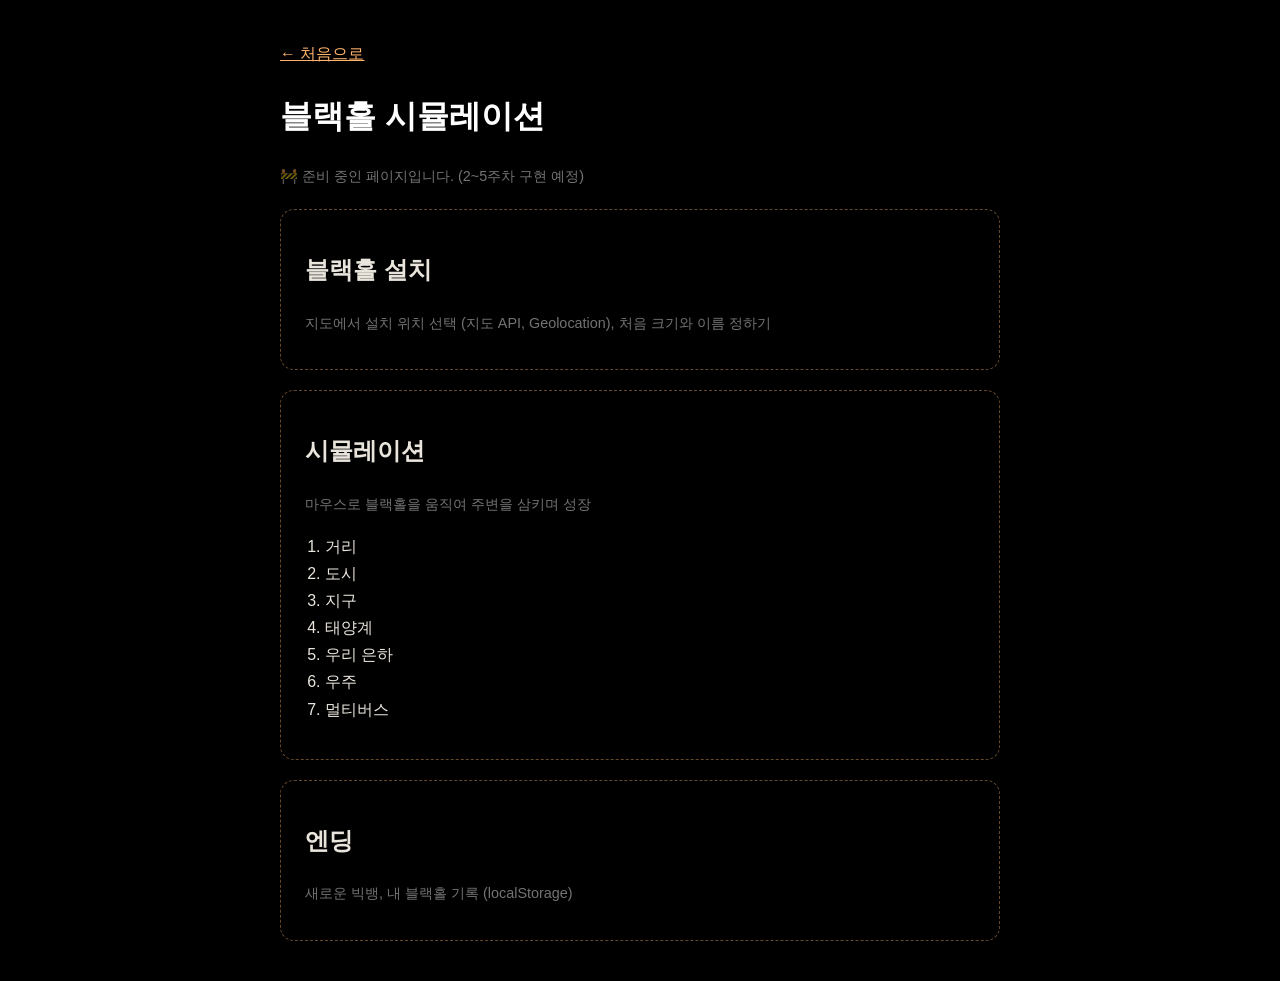
==== simulation.html @ b230832a "about과 simulation 기본틀" ====
<!DOCTYPE html>
<html lang="ko">
<head>
  <meta charset="UTF-8">
  <meta name="viewport" content="width=device-width, initial-scale=1.0">
  <title>블랙홀 시뮬레이션 | 블랙홀 시뮬레이터</title>
  <style>
    body {
      margin: 0;
      padding: 40px 16px;
      background: #000;
      color: #e9e4dc;
      font-family: "Noto Sans KR", sans-serif;
      line-height: 1.7;
    }
    main { max-width: 720px; margin: 0 auto; }
    a { color: #ffb36b; }
    h1 { color: #fff; }
    section {
      margin-top: 20px;
      padding: 20px 24px;
      border: 1px dashed rgba(255, 180, 110, 0.4);
      border-radius: 14px;
    }
    .todo { color: rgba(255, 255, 255, 0.45); font-size: 0.9rem; }
    ol { padding-left: 20px; }
  </style>
</head>
<body>
  <main>
    <a href="index.html">← 처음으로</a>
    <h1>블랙홀 시뮬레이션</h1>
    <p class="todo">🚧 준비 중인 페이지입니다. (2~5주차 구현 예정)</p>

    <!-- 페이지 구성 (예정) -->
    <section>
      <h2>블랙홀 설치</h2>
      <p class="todo">지도에서 설치 위치 선택 (지도 API, Geolocation), 처음 크기와 이름 정하기</p>
    </section>

    <section>
      <h2>시뮬레이션</h2>
      <p class="todo">마우스로 블랙홀을 움직여 주변을 삼키며 성장</p>
      <ol>
        <li>거리</li>
        <li>도시</li>
        <li>지구</li>
        <li>태양계</li>
        <li>우리 은하</li>
        <li>우주</li>
        <li>멀티버스</li>
      </ol>
    </section>

    <section>
      <h2>엔딩</h2>
      <p class="todo">새로운 빅뱅, 내 블랙홀 기록 (localStorage)</p>
    </section>
  </main>
</body>
</html>
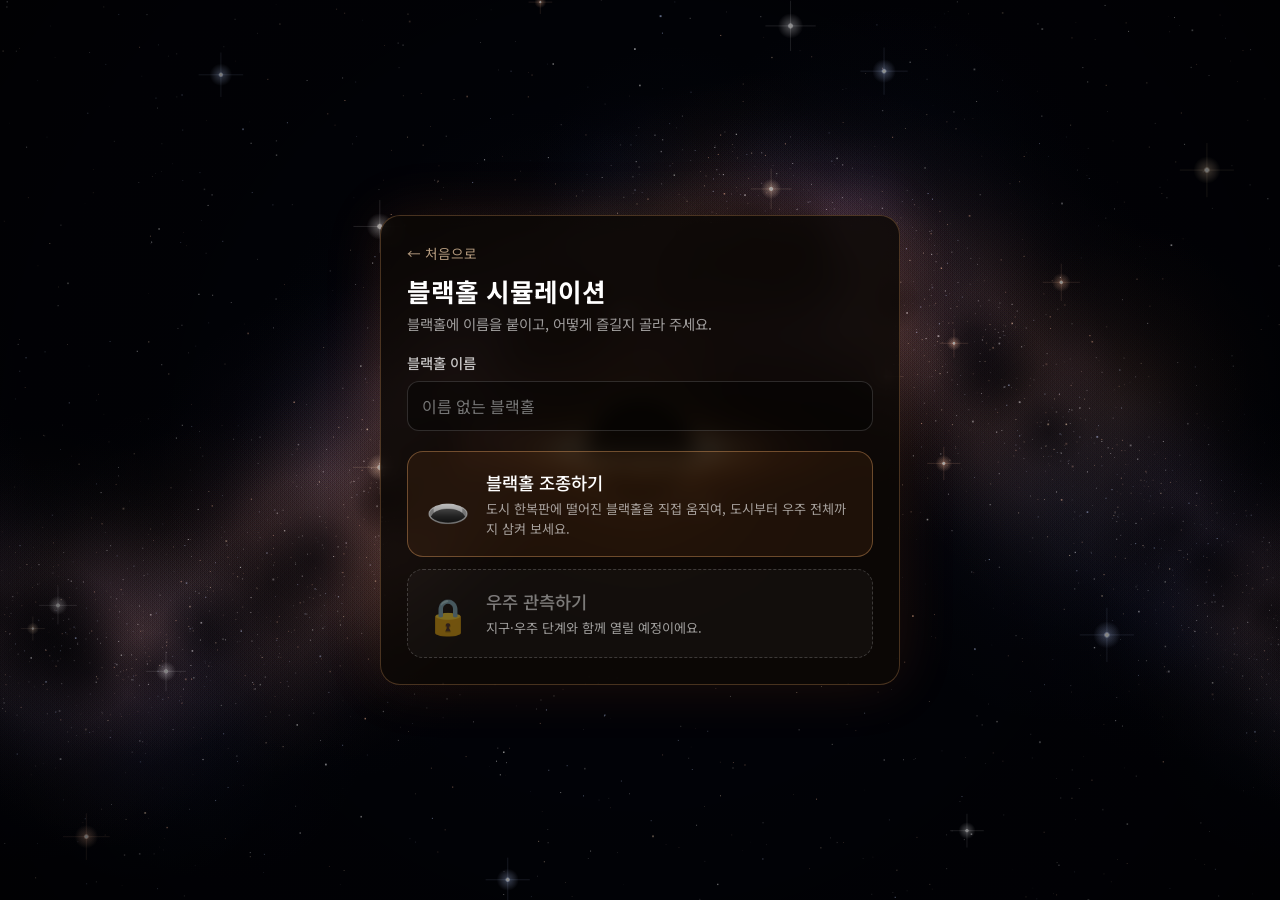
==== commit d336d185: "설명페이지, 실행 화면 일부 구현" ====
--- a/simulation.html
+++ b/simulation.html
@@ -4,58 +4,104 @@
   <meta charset="UTF-8">
   <meta name="viewport" content="width=device-width, initial-scale=1.0">
   <title>블랙홀 시뮬레이션 | 블랙홀 시뮬레이터</title>
-  <style>
-    body {
-      margin: 0;
-      padding: 40px 16px;
-      background: #000;
-      color: #e9e4dc;
-      font-family: "Noto Sans KR", sans-serif;
-      line-height: 1.7;
-    }
-    main { max-width: 720px; margin: 0 auto; }
-    a { color: #ffb36b; }
-    h1 { color: #fff; }
-    section {
-      margin-top: 20px;
-      padding: 20px 24px;
-      border: 1px dashed rgba(255, 180, 110, 0.4);
-      border-radius: 14px;
-    }
-    .todo { color: rgba(255, 255, 255, 0.45); font-size: 0.9rem; }
-    ol { padding-left: 20px; }
-  </style>
+
+  <link rel="preconnect" href="https://fonts.googleapis.com">
+  <link rel="preconnect" href="https://fonts.gstatic.com" crossorigin>
+  <link href="https://fonts.googleapis.com/css2?family=Orbitron:wght@500;700&family=Noto+Sans+KR:wght@300;400;500;700&display=swap" rel="stylesheet">
+
+  <link rel="stylesheet" href="css/simulation.css">
 </head>
 <body>
-  <main>
-    <a href="index.html">← 처음으로</a>
-    <h1>블랙홀 시뮬레이션</h1>
-    <p class="todo">🚧 준비 중인 페이지입니다. (2~5주차 구현 예정)</p>
+  <!-- 시뮬레이션 화면 전체 (js/simulation.js) -->
+  <canvas id="sim"></canvas>
 
-    <!-- 페이지 구성 (예정) -->
-    <section>
-      <h2>블랙홀 설치</h2>
-      <p class="todo">지도에서 설치 위치 선택 (지도 API, Geolocation), 처음 크기와 이름 정하기</p>
-    </section>
+  <!-- ===== 1. 시작 패널: 어떻게 즐길지 고른다 ===== -->
+  <section id="setup" class="setup">
+    <div class="setup-card">
+      <a href="index.html" class="back">← 처음으로</a>
+      <h1>블랙홀 시뮬레이션</h1>
+      <p class="desc">블랙홀에 이름을 붙이고, 어떻게 즐길지 골라 주세요.</p>
 
-    <section>
-      <h2>시뮬레이션</h2>
-      <p class="todo">마우스로 블랙홀을 움직여 주변을 삼키며 성장</p>
-      <ol>
-        <li>거리</li>
-        <li>도시</li>
-        <li>지구</li>
-        <li>태양계</li>
-        <li>우리 은하</li>
-        <li>우주</li>
-        <li>멀티버스</li>
-      </ol>
-    </section>
+      <h2 class="label">블랙홀 이름</h2>
+      <input id="nameInput" class="name-input" type="text" maxlength="20" placeholder="이름 없는 블랙홀">
 
-    <section>
-      <h2>엔딩</h2>
-      <p class="todo">새로운 빅뱅, 내 블랙홀 기록 (localStorage)</p>
-    </section>
-  </main>
+      <div class="mode-options">
+        <button id="playBtn" class="mode-card" type="button">
+          <i>🕳️</i>
+          <span>
+            <b>블랙홀 조종하기</b>
+            <small>도시 한복판에 떨어진 블랙홀을 직접 움직여, 도시부터 우주 전체까지 삼켜 보세요.</small>
+          </span>
+        </button>
+        <!-- 지구·우주 단계와 함께 열릴 예정 -->
+        <button class="mode-card locked" type="button" disabled>
+          <i>🔒</i>
+          <span>
+            <b>우주 관측하기</b>
+            <small>지구·우주 단계와 함께 열릴 예정이에요.</small>
+          </span>
+        </button>
+      </div>
+    </div>
+  </section>
+
+  <!-- ===== 2. 시뮬레이션 계기판 ===== -->
+  <div id="hud" class="hud hidden">
+    <div class="panel hud-info">
+      <div class="hud-name" id="hudName"></div>
+      <div class="hud-place" id="hudPlace"></div>
+      <div class="hud-stage" id="hudStage"></div>
+      <div class="progress"><div id="progressBar"></div></div>
+    </div>
+
+    <div class="panel hud-size">
+      <div class="hud-label">블랙홀 크기</div>
+      <div class="hud-big" id="hudSize">-</div>
+      <div class="hud-label">경과 시간</div>
+      <div class="hud-time" id="hudTime">00:00</div>
+    </div>
+
+    <div class="panel hud-eaten">
+      <div class="hud-label">삼킨 것</div>
+      <ul id="eatenList"></ul>
+    </div>
+
+    <div class="hud-controls">
+      <button id="pauseBtn" type="button" title="일시정지 (스페이스바)">⏸</button>
+      <button id="speedBtn" type="button" title="속도">×1</button>
+      <button id="soundBtn" type="button" title="소리">🔊</button>
+      <a href="index.html" title="처음으로">🏠</a>
+    </div>
+
+    <p class="hint" id="hint"></p>
+  </div>
+
+  <!-- 해설 문구, 단계 제목 -->
+  <div id="narration" class="narration"></div>
+  <div id="stageTitle" class="stage-title">
+    <small id="stageTitleSmall"></small>
+    <strong id="stageTitleBig"></strong>
+  </div>
+
+  <!-- ===== 3. 엔딩 ===== -->
+  <section id="ending" class="ending hidden">
+    <div class="ending-card">
+      <p class="ending-small">도시를 모두 삼켰습니다</p>
+      <h1>TO BE CONTINUED</h1>
+      <p class="ending-next">다음 이야기: 지구, 그리고 태양계 (준비 중)</p>
+      <p class="ending-result" id="endingResult"></p>
+
+      <h2>내 블랙홀 기록</h2>
+      <ol id="recordList" class="record-list"></ol>
+
+      <div class="ending-buttons">
+        <button id="restartBtn" type="button" class="install-btn">다시 하기</button>
+        <a href="index.html" class="ghost-btn">처음으로</a>
+      </div>
+    </div>
+  </section>
+
+  <script src="js/simulation.js"></script>
+  <script src="js/citysim.js"></script>
 </body>
 </html>
--- a/css/simulation.css
+++ b/css/simulation.css
@@ -0,0 +1,397 @@
+/* ===== 기본 설정 ===== */
+* {
+  margin: 0;
+  padding: 0;
+  box-sizing: border-box;
+}
+
+body {
+  background: #000;
+  color: #f0e8de;
+  font-family: "Noto Sans KR", sans-serif;
+  overflow: hidden;
+  height: 100vh;
+}
+
+#sim {
+  position: fixed;
+  inset: 0;
+  display: block;
+  touch-action: none;   /* 손가락으로 블랙홀을 움직일 때 화면이 스크롤되지 않게 */
+  cursor: crosshair;
+}
+
+.hidden { display: none !important; }
+
+button { font-family: inherit; }
+
+/* ===== 시작 패널 ===== */
+.setup {
+  position: fixed;
+  inset: 0;
+  z-index: 20;
+  display: flex;
+  justify-content: center;
+  align-items: center;
+  padding: 16px;
+  background: rgba(0, 0, 0, 0.35);
+  transition: opacity 0.8s ease;
+}
+
+.setup.fade-out { opacity: 0; pointer-events: none; }
+
+.setup-card {
+  width: 100%;
+  max-width: 520px;
+  max-height: calc(100vh - 32px);
+  overflow-y: auto;
+  padding: 24px 26px 26px;
+  background: rgba(14, 9, 5, 0.82);
+  border: 1px solid rgba(255, 180, 110, 0.25);
+  border-radius: 20px;
+  backdrop-filter: blur(10px);
+  box-shadow: 0 0 60px rgba(255, 120, 40, 0.12);
+}
+
+.back {
+  color: rgba(255, 220, 180, 0.7);
+  text-decoration: none;
+  font-size: 0.85rem;
+}
+
+.back:hover { color: #fff; }
+
+.setup-card h1 {
+  margin-top: 8px;
+  font-size: 1.6rem;
+  color: #fff;
+}
+
+.desc {
+  margin-top: 4px;
+  font-size: 0.9rem;
+  color: rgba(255, 255, 255, 0.6);
+}
+
+.label {
+  margin-top: 18px;
+  font-size: 0.9rem;
+  font-weight: 500;
+  color: rgba(255, 255, 255, 0.75);
+}
+
+/* 즐기는 방식 고르기 */
+.mode-options {
+  margin-top: 20px;
+  display: grid;
+  gap: 12px;
+}
+
+.mode-card {
+  display: flex;
+  align-items: center;
+  gap: 16px;
+  width: 100%;
+  padding: 18px;
+  border: 1px solid rgba(255, 180, 110, 0.35);
+  border-radius: 16px;
+  background: rgba(255, 140, 50, 0.08);
+  color: #fff;
+  text-align: left;
+  cursor: pointer;
+  transition: all 0.3s;
+}
+
+.mode-card i { font-style: normal; font-size: 2.2rem; }
+.mode-card span { display: flex; flex-direction: column; gap: 4px; }
+.mode-card b { font-size: 1.1rem; font-weight: 500; }
+.mode-card small { font-size: 0.82rem; line-height: 1.5; color: rgba(255, 255, 255, 0.6); }
+
+.mode-card:hover:not(:disabled) {
+  border-color: #ff9a4a;
+  background: rgba(255, 140, 50, 0.2);
+  box-shadow: 0 0 24px rgba(255, 130, 50, 0.35);
+  transform: translateY(-1px);
+}
+
+/* 아직 잠긴 방식 */
+.mode-card.locked {
+  border-style: dashed;
+  border-color: rgba(255, 255, 255, 0.18);
+  background: rgba(255, 255, 255, 0.03);
+  color: rgba(255, 255, 255, 0.45);
+  cursor: not-allowed;
+}
+
+.name-input {
+  width: 100%;
+  margin-top: 8px;
+  padding: 12px 14px;
+  border: 1px solid rgba(255, 255, 255, 0.15);
+  border-radius: 12px;
+  background: rgba(0, 0, 0, 0.4);
+  color: #fff;
+  font-family: inherit;
+  font-size: 1rem;
+  outline: none;
+}
+
+.name-input:focus { border-color: #ff9a4a; }
+
+.install-btn {
+  width: 100%;
+  margin-top: 22px;
+  padding: 15px;
+  border: none;
+  border-radius: 999px;
+  background: linear-gradient(90deg, #ff8c28, #ff5a1e);
+  color: #fff;
+  font-size: 1.05rem;
+  font-weight: 500;
+  cursor: pointer;
+  transition: all 0.3s;
+}
+
+.install-btn:hover {
+  box-shadow: 0 0 30px rgba(255, 120, 40, 0.7);
+  transform: translateY(-1px);
+}
+
+/* ===== 계기판 ===== */
+.hud { position: fixed; inset: 0; z-index: 10; pointer-events: none; }
+
+.panel {
+  position: absolute;
+  padding: 12px 16px;
+  background: rgba(0, 0, 0, 0.45);
+  border: 1px solid rgba(255, 180, 110, 0.18);
+  border-radius: 14px;
+  backdrop-filter: blur(6px);
+  font-size: 0.85rem;
+}
+
+.hud-info { top: 16px; left: 16px; min-width: 210px; }
+.hud-size { top: 16px; right: 16px; text-align: right; min-width: 170px; }
+.hud-eaten { bottom: 16px; left: 16px; min-width: 200px; }
+
+.hud-name { font-size: 1.05rem; font-weight: 700; color: #fff; }
+.hud-place { color: rgba(255, 220, 180, 0.75); }
+.hud-stage { margin-top: 6px; font-family: "Orbitron", "Noto Sans KR", sans-serif; color: #ffb36b; font-size: 0.8rem; letter-spacing: 0.05em; }
+
+.progress {
+  margin-top: 6px;
+  height: 4px;
+  border-radius: 4px;
+  background: rgba(255, 255, 255, 0.1);
+  overflow: hidden;
+}
+
+#progressBar {
+  width: 0;
+  height: 100%;
+  background: linear-gradient(90deg, #ff8c28, #ffd08a);
+  transition: width 0.3s;
+}
+
+.hud-label { font-size: 0.72rem; color: rgba(255, 255, 255, 0.5); }
+.hud-big { font-family: "Orbitron", "Noto Sans KR", sans-serif; font-size: 1.25rem; color: #ffcf9a; margin-bottom: 4px; }
+.hud-time { font-family: "Orbitron", monospace; color: #fff; }
+
+#eatenList { list-style: none; margin-top: 4px; }
+#eatenList li { display: flex; justify-content: space-between; gap: 16px; line-height: 1.7; }
+#eatenList li b { font-weight: 500; color: #ffcf9a; }
+
+.hud-controls {
+  position: absolute;
+  right: 16px;
+  bottom: 16px;
+  display: flex;
+  gap: 8px;
+  pointer-events: auto;
+}
+
+.hud-controls button,
+.hud-controls a {
+  width: 46px;
+  height: 46px;
+  display: flex;
+  align-items: center;
+  justify-content: center;
+  border: 1px solid rgba(255, 180, 110, 0.3);
+  border-radius: 50%;
+  background: rgba(0, 0, 0, 0.5);
+  color: #ffe3c4;
+  font-size: 1rem;
+  text-decoration: none;
+  cursor: pointer;
+  transition: all 0.25s;
+}
+
+.hud-controls button:hover,
+.hud-controls a:hover {
+  background: rgba(255, 140, 50, 0.25);
+  box-shadow: 0 0 14px rgba(255, 140, 50, 0.4);
+}
+
+.hint {
+  position: absolute;
+  left: 50%;
+  bottom: 24px;
+  transform: translateX(-50%);
+  padding: 6px 14px;
+  border-radius: 999px;
+  background: rgba(0, 0, 0, 0.45);
+  font-size: 0.85rem;
+  color: rgba(255, 255, 255, 0.85);
+  white-space: nowrap;
+}
+
+/* ===== 해설, 단계 제목 ===== */
+.narration {
+  position: fixed;
+  z-index: 15;
+  top: 120px;
+  left: 50%;
+  transform: translateX(-50%);
+  width: calc(100% - 32px);
+  max-width: 640px;
+  text-align: center;
+  font-size: 1.1rem;
+  color: #fff;
+  text-shadow: 0 0 12px rgba(0, 0, 0, 0.9), 0 0 24px rgba(255, 120, 40, 0.4);
+  opacity: 0;
+  transition: opacity 0.6s;
+  pointer-events: none;
+}
+
+.narration.show { opacity: 1; }
+
+.stage-title {
+  position: fixed;
+  z-index: 15;
+  left: 0;
+  right: 0;
+  bottom: 22%;
+  text-align: center;
+  opacity: 0;
+  transform: scale(1.15);
+  transition: opacity 0.8s, transform 1.2s;
+  pointer-events: none;
+}
+
+.stage-title.show { opacity: 1; transform: scale(1); }
+
+.stage-title small {
+  display: block;
+  font-family: "Orbitron", sans-serif;
+  letter-spacing: 0.4em;
+  font-size: 0.85rem;
+  color: #ffb36b;
+}
+
+.stage-title strong {
+  display: block;
+  font-size: clamp(2rem, 6vw, 3.4rem);
+  font-weight: 700;
+  color: #fff;
+  text-shadow: 0 0 30px rgba(255, 130, 50, 0.6);
+}
+
+/* ===== 엔딩 ===== */
+.ending {
+  position: fixed;
+  inset: 0;
+  z-index: 25;
+  display: flex;
+  justify-content: center;
+  align-items: center;
+  padding: 16px;
+  animation: fadeIn 2s ease forwards;
+}
+
+.ending-card {
+  width: 100%;
+  max-width: 480px;
+  max-height: calc(100vh - 32px);
+  overflow-y: auto;
+  padding: 30px 26px;
+  text-align: center;
+  background: rgba(0, 0, 0, 0.6);
+  border: 1px solid rgba(255, 255, 255, 0.15);
+  border-radius: 20px;
+  backdrop-filter: blur(8px);
+}
+
+.ending-small { font-size: 0.9rem; color: rgba(255, 255, 255, 0.65); letter-spacing: 0.1em; }
+
+.ending h1 {
+  margin-top: 6px;
+  font-family: "Orbitron", sans-serif;
+  font-size: 2.6rem;
+  letter-spacing: 0.2em;
+  background: linear-gradient(180deg, #fff, #ffc98f);
+  -webkit-background-clip: text;
+  background-clip: text;
+  color: transparent;
+}
+
+.ending-result { margin-top: 12px; line-height: 1.7; }
+.ending-result b { color: #ffcf9a; font-weight: 500; }
+
+.ending h2 { margin-top: 24px; font-size: 1rem; color: rgba(255, 255, 255, 0.8); }
+
+.record-list {
+  margin-top: 8px;
+  list-style: none;
+  text-align: left;
+  font-size: 0.85rem;
+}
+
+.record-list li {
+  display: flex;
+  justify-content: space-between;
+  gap: 12px;
+  padding: 8px 12px;
+  border-bottom: 1px solid rgba(255, 255, 255, 0.08);
+}
+
+.record-list li span:last-child { color: rgba(255, 255, 255, 0.5); white-space: nowrap; }
+.record-list li.latest { background: rgba(255, 140, 50, 0.12); border-radius: 8px; }
+
+.ending-buttons { margin-top: 20px; }
+
+.ghost-btn {
+  display: inline-block;
+  margin-top: 12px;
+  color: rgba(255, 255, 255, 0.65);
+  text-decoration: none;
+  font-size: 0.9rem;
+}
+
+.ghost-btn:hover { color: #fff; }
+
+@keyframes fadeIn {
+  from { opacity: 0; }
+  to   { opacity: 1; }
+}
+
+/* ===== 모바일 ===== */
+@media (max-width: 600px) {
+  .panel { padding: 8px 10px; font-size: 0.75rem; }
+  .hud-info { top: 10px; left: 10px; min-width: 0; max-width: 48%; }
+  .hud-size { top: 10px; right: 10px; min-width: 0; max-width: 48%; }
+  .hud-eaten { bottom: 70px; left: 10px; min-width: 150px; }
+  .hud-name { font-size: 0.9rem; }
+  .hud-big { font-size: 0.95rem; }
+  .hud-controls { right: 10px; left: 10px; bottom: 12px; justify-content: flex-end; }
+  .hud-controls button, .hud-controls a { width: 42px; height: 42px; }
+  .hint { display: none; }
+  .narration { top: 130px; font-size: 0.95rem; }
+}
+
+/* 2주차: 마지막 화면의 '다음 이야기' 문구 */
+.ending-next {
+  margin-top: 6px;
+  font-size: 0.9rem;
+  color: rgba(255, 210, 160, 0.75);
+}
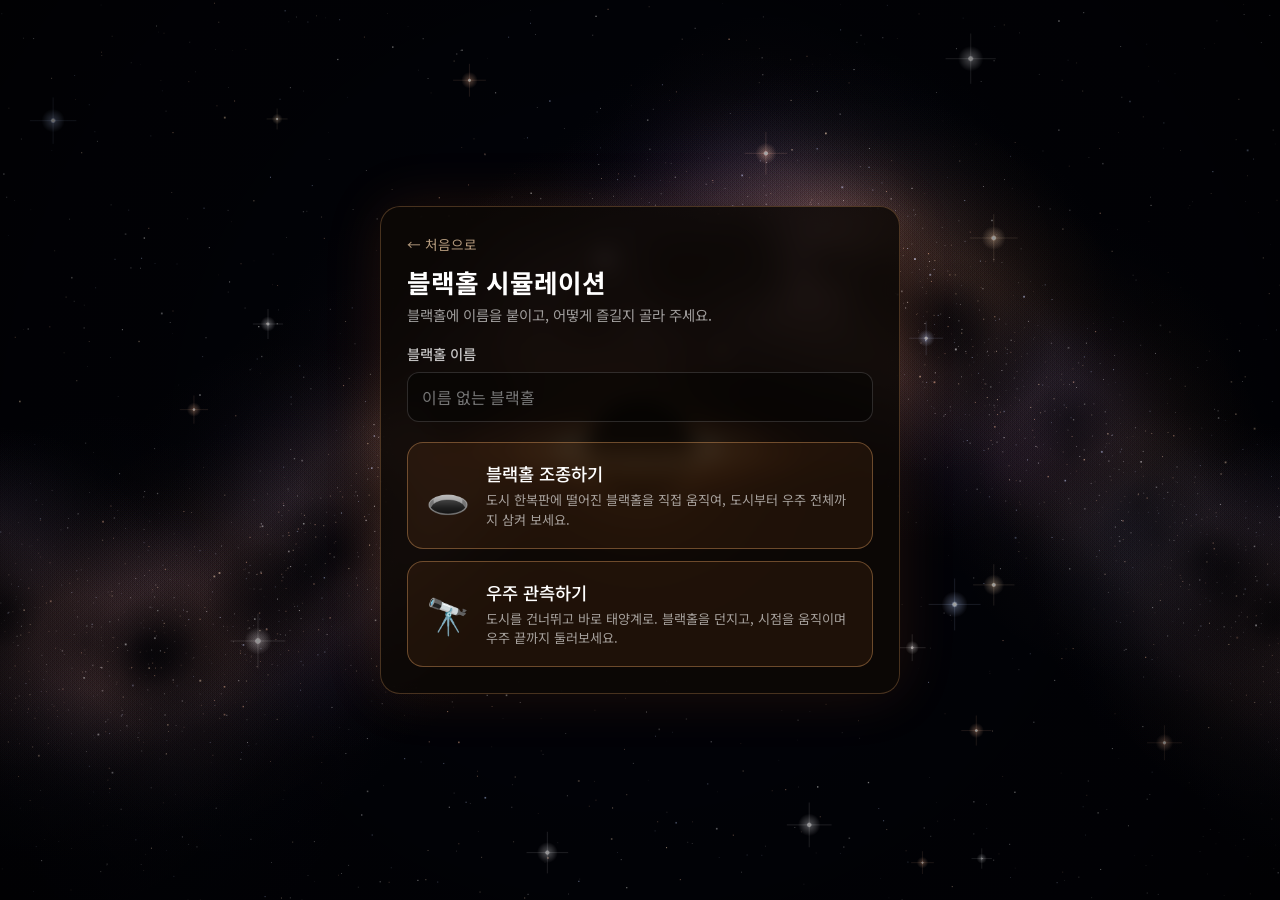
==== commit e5151d65: "우주단계(보다 현실적) 추가" ====
--- a/simulation.html
+++ b/simulation.html
@@ -33,12 +33,11 @@
             <small>도시 한복판에 떨어진 블랙홀을 직접 움직여, 도시부터 우주 전체까지 삼켜 보세요.</small>
           </span>
         </button>
-        <!-- 지구·우주 단계와 함께 열릴 예정 -->
-        <button class="mode-card locked" type="button" disabled>
-          <i>🔒</i>
+        <button id="observeBtn" class="mode-card" type="button">
+          <i>🔭</i>
           <span>
             <b>우주 관측하기</b>
-            <small>지구·우주 단계와 함께 열릴 예정이에요.</small>
+            <small>도시를 건너뛰고 바로 태양계로. 블랙홀을 던지고, 시점을 움직이며 우주 끝까지 둘러보세요.</small>
           </span>
         </button>
       </div>
@@ -76,6 +75,51 @@
     <p class="hint" id="hint"></p>
   </div>
 
+  <!-- ===== 태양계 시뮬레이터 조작 패널 (js/solarsim.js) ===== -->
+  <div id="simPanel" class="sim-panel hidden">
+    <div class="sim-row">
+      <span class="sim-label">블랙홀 질량</span>
+      <div id="simMass" class="sim-mass"></div>
+    </div>
+    <div class="sim-row">
+      <span class="sim-label">시간</span>
+      <button id="simSlower" type="button">−</button>
+      <span id="simSpeed" class="sim-speed"></span>
+      <button id="simFaster" type="button">+</button>
+      <span id="simYear" class="sim-year">0.0년</span>
+      <button id="simReset" type="button">↺ 처음부터</button>
+      <button id="simNext" type="button" class="sim-next">다음 단계 →</button>
+    </div>
+    <div class="sim-row">
+      <span class="sim-label">보기</span>
+      <button id="simZoomOut" type="button" title="축소 (마우스 휠, − 키)">🔭 −</button>
+      <button id="simZoomIn" type="button" title="확대 (마우스 휠, + 키)">🔍 +</button>
+      <button id="simRealSize" type="button">실제 크기</button>
+      <span class="sim-label">따라가기</span>
+      <button id="simFocusPrev" type="button" title="이전 천체">◀</button>
+      <span id="simFocusName" class="sim-speed">태양</span>
+      <button id="simFocusNext" type="button" title="다음 천체">▶</button>
+    </div>
+    <div class="sim-row">
+      <span class="sim-label">이동</span>
+      <button id="simJumpSolar" type="button">🪐 태양계</button>
+      <button id="simJumpGalaxy" type="button">🌌 우리 은하</button>
+      <button id="simJumpUniverse" type="button">🌐 우주 끝</button>
+      <button id="simAstro" type="button" disabled>🧑‍🚀 우주인 되기</button>
+    </div>
+  </div>
+  <div id="simLog" class="sim-log hidden"></div>
+
+  <!-- ===== 지구 단계 조작 패널 (js/earthsim.js) ===== -->
+  <div id="earthPanel" class="sim-panel hidden">
+    <div class="sim-row">
+      <span class="sim-label">보기</span>
+      <button id="earthZoomOut" type="button" title="축소 (마우스 휠)">🔭 −</button>
+      <button id="earthZoomIn" type="button" title="확대 (마우스 휠)">🔍 +</button>
+      <button id="earthNext" type="button" class="sim-next" disabled>다음 단계 →</button>
+    </div>
+  </div>
+
   <!-- 해설 문구, 단계 제목 -->
   <div id="narration" class="narration"></div>
   <div id="stageTitle" class="stage-title">
@@ -86,9 +130,9 @@
   <!-- ===== 3. 엔딩 ===== -->
   <section id="ending" class="ending hidden">
     <div class="ending-card">
-      <p class="ending-small">도시를 모두 삼켰습니다</p>
+      <p class="ending-small">태양계를 모두 휩쓸었습니다</p>
       <h1>TO BE CONTINUED</h1>
-      <p class="ending-next">다음 이야기: 지구, 그리고 태양계 (준비 중)</p>
+      <p class="ending-next">다음 이야기: 은하, 우주, 그리고 그 너머 (준비 중)</p>
       <p class="ending-result" id="endingResult"></p>
 
       <h2>내 블랙홀 기록</h2>
@@ -103,5 +147,7 @@
 
   <script src="js/simulation.js"></script>
   <script src="js/citysim.js"></script>
+  <script src="js/earthsim.js"></script>
+  <script src="js/solarsim.js"></script>
 </body>
 </html>
--- a/css/simulation.css
+++ b/css/simulation.css
@@ -375,8 +375,105 @@
   to   { opacity: 1; }
 }
 
+/* ===== 태양계 시뮬레이터 패널 ===== */
+.sim-panel {
+  position: fixed;
+  z-index: 12;
+  left: 50%;
+  bottom: 64px;
+  transform: translateX(-50%);
+  display: flex;
+  flex-direction: column;
+  gap: 8px;
+  padding: 12px 16px;
+  background: rgba(0, 0, 0, 0.55);
+  border: 1px solid rgba(255, 180, 110, 0.25);
+  border-radius: 14px;
+  backdrop-filter: blur(6px);
+  font-size: 0.85rem;
+}
+
+.sim-row {
+  display: flex;
+  align-items: center;
+  flex-wrap: wrap;
+  gap: 6px;
+}
+
+.sim-label {
+  margin-right: 4px;
+  font-size: 0.75rem;
+  color: rgba(255, 255, 255, 0.55);
+}
+
+.sim-mass { display: flex; flex-wrap: wrap; gap: 6px; }
+
+.sim-panel button {
+  padding: 5px 11px;
+  border: 1px solid rgba(255, 180, 110, 0.35);
+  border-radius: 999px;
+  background: transparent;
+  color: #ffe3c4;
+  font-size: 0.82rem;
+  cursor: pointer;
+  transition: all 0.2s;
+}
+
+.sim-panel button:hover:not(:disabled) { background: rgba(255, 140, 50, 0.2); }
+.sim-panel button.active { background: rgba(255, 140, 50, 0.3); border-color: #ff9a4a; color: #fff; }
+.sim-panel button:disabled { opacity: 0.35; cursor: default; }
+
+.sim-speed, .sim-year {
+  min-width: 56px;
+  text-align: center;
+  font-family: "Orbitron", "Noto Sans KR", sans-serif;
+  font-size: 0.8rem;
+  color: #ffcf9a;
+}
+
+.sim-year { margin-right: 8px; color: #fff; }
+
+.sim-panel .sim-next {
+  background: linear-gradient(90deg, #ff8c28, #ff5a1e);
+  border-color: transparent;
+  color: #fff;
+}
+
+.sim-next.pulse { animation: pulse 1.2s ease-in-out infinite; }
+
+@keyframes pulse {
+  0%, 100% { box-shadow: 0 0 0 rgba(255, 120, 40, 0); }
+  50% { box-shadow: 0 0 22px rgba(255, 120, 40, 0.9); }
+}
+
+/* 일어난 일 기록 */
+.sim-log {
+  position: fixed;
+  z-index: 12;
+  top: 150px;
+  right: 16px;
+  width: 280px;
+  pointer-events: none;
+  font-size: 0.8rem;
+  line-height: 1.5;
+}
+
+.sim-log p {
+  margin-bottom: 6px;
+  padding: 8px 12px;
+  background: rgba(0, 0, 0, 0.5);
+  border-left: 3px solid rgba(255, 180, 110, 0.5);
+  border-radius: 0 8px 8px 0;
+  color: rgba(255, 255, 255, 0.85);
+  animation: fadeIn 0.5s ease;
+}
+
+.sim-log p.important { border-left-color: #ff7a2a; color: #fff; }
+
 /* ===== 모바일 ===== */
 @media (max-width: 600px) {
+  .sim-panel { left: 10px; right: 10px; bottom: auto; top: 100px; transform: none; font-size: 0.78rem; }
+  .sim-log { top: auto; bottom: 130px; left: 10px; right: auto; width: 60%; font-size: 0.72rem; }
   .panel { padding: 8px 10px; font-size: 0.75rem; }
   .hud-info { top: 10px; left: 10px; min-width: 0; max-width: 48%; }
   .hud-size { top: 10px; right: 10px; min-width: 0; max-width: 48%; }
@@ -389,7 +486,7 @@
   .narration { top: 130px; font-size: 0.95rem; }
 }
 
-/* 2주차: 마지막 화면의 '다음 이야기' 문구 */
+/* 3주차: 마지막 화면의 '다음 이야기' 문구 */
 .ending-next {
   margin-top: 6px;
   font-size: 0.9rem;
